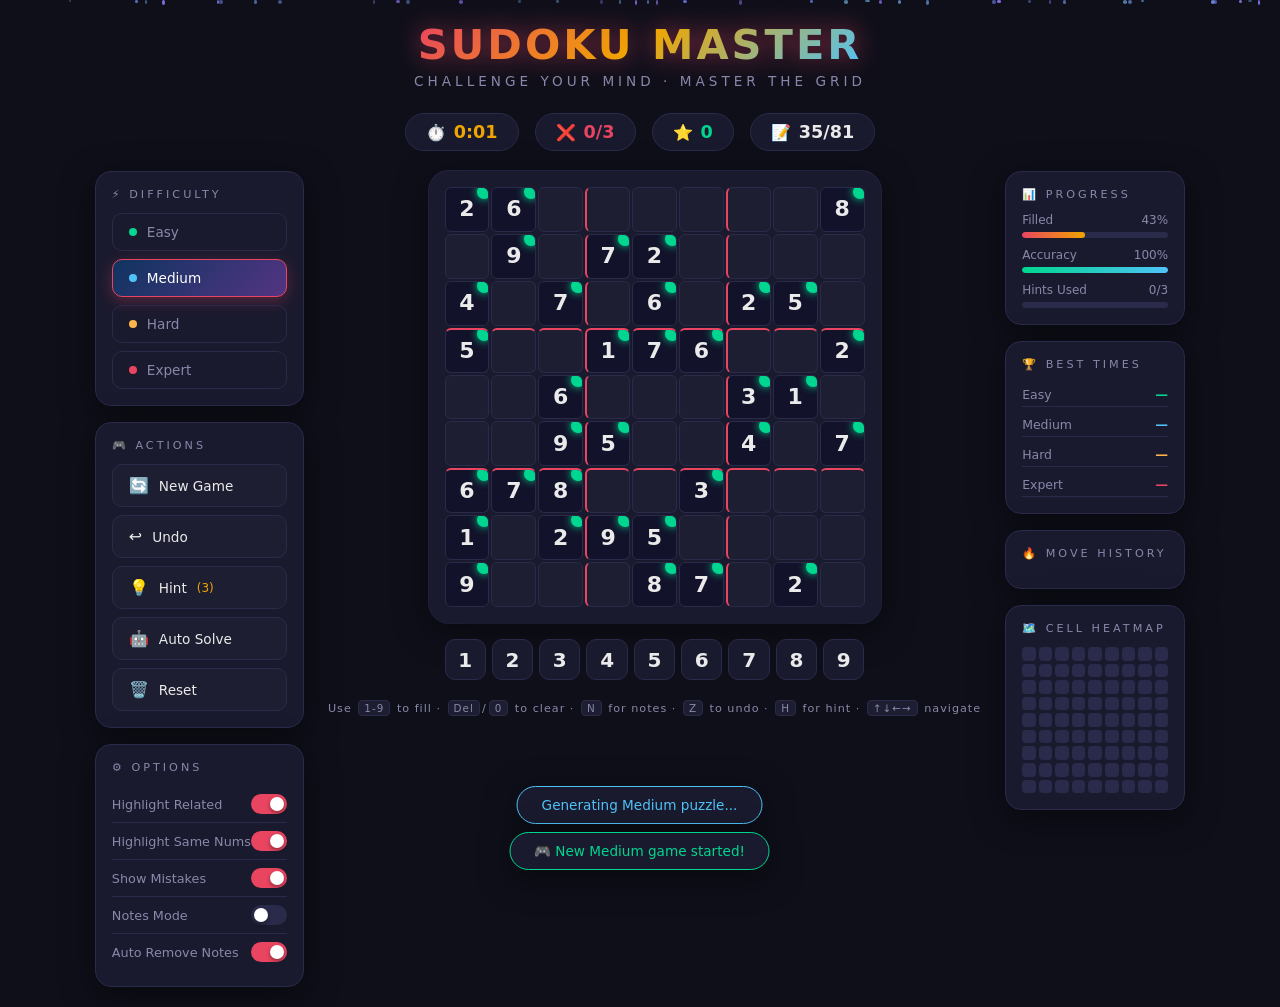
==== sudoku.html @ 3e107b44 "Initial commit: Modular Super Sudoku architecture" ====
<!DOCTYPE html>
<html lang="en">

<head>
    <meta charset="UTF-8" />
    <meta name="viewport" content="width=device-width, initial-scale=1.0" />
    <title>Sudoku Master</title>
    <style>
        /* ===== RESET & BASE ===== */
        *,
        *::before,
        *::after {
            box-sizing: border-box;
            margin: 0;
            padding: 0;
        }

        :root {
            --bg-dark: #0f0f1a;
            --bg-card: #1a1a2e;
            --bg-panel: #16213e;
            --accent: #e94560;
            --accent2: #0f3460;
            --accent3: #533483;
            --gold: #f0a500;
            --text-primary: #eaeaea;
            --text-muted: #8888aa;
            --cell-bg: #1e1e32;
            --cell-hover: #2a2a45;
            --cell-selected: #0f3460;
            --cell-related: #1c1c35;
            --cell-same: #2d2060;
            --cell-given: #12122a;
            --cell-error: #3a1020;
            --border-light: #2a2a4a;
            --border-box: #e94560;
            --green: #00d68f;
            --blue: #4fc3f7;
            --purple: #ce93d8;
            --orange: #ffb74d;
            --shadow: 0 8px 32px rgba(0, 0, 0, 0.5);
            --glow: 0 0 20px rgba(233, 69, 96, 0.4);
            --glow-green: 0 0 20px rgba(0, 214, 143, 0.5);
        }

        body {
            font-family: 'Segoe UI', system-ui, sans-serif;
            background: var(--bg-dark);
            color: var(--text-primary);
            min-height: 100vh;
            overflow-x: hidden;
        }

        /* ===== ANIMATED BACKGROUND ===== */
        .bg-anim {
            position: fixed;
            inset: 0;
            z-index: 0;
            overflow: hidden;
            pointer-events: none;
        }

        .bg-anim span {
            position: absolute;
            width: 2px;
            height: 2px;
            background: rgba(233, 69, 96, 0.5);
            border-radius: 50%;
            animation: float linear infinite;
        }

        @keyframes float {
            0% {
                transform: translateY(100vh) scale(0);
                opacity: 0;
            }

            10% {
                opacity: 1;
            }

            90% {
                opacity: 1;
            }

            100% {
                transform: translateY(-10vh) scale(1);
                opacity: 0;
            }
        }

        /* ===== MAIN LAYOUT ===== */
        .app-wrapper {
            position: relative;
            z-index: 1;
            display: flex;
            flex-direction: column;
            align-items: center;
            min-height: 100vh;
            padding: 20px 10px;
        }

        /* ===== HEADER ===== */
        header {
            text-align: center;
            margin-bottom: 24px;
            animation: slideDown 0.6s ease;
        }

        @keyframes slideDown {
            from {
                opacity: 0;
                transform: translateY(-30px);
            }

            to {
                opacity: 1;
                transform: translateY(0);
            }
        }

        .logo {
            font-size: 2.6rem;
            font-weight: 900;
            letter-spacing: 3px;
            background: linear-gradient(135deg, var(--accent), var(--gold), var(--blue));
            -webkit-background-clip: text;
            -webkit-text-fill-color: transparent;
            background-clip: text;
            text-shadow: none;
            display: inline-block;
            filter: drop-shadow(0 0 12px rgba(233, 69, 96, 0.6));
        }

        .tagline {
            color: var(--text-muted);
            font-size: 0.85rem;
            letter-spacing: 4px;
            text-transform: uppercase;
            margin-top: 4px;
        }

        /* ===== STATS BAR ===== */
        .stats-bar {
            display: flex;
            gap: 16px;
            margin-bottom: 20px;
            animation: slideDown 0.7s ease;
        }

        .stat-chip {
            background: var(--bg-card);
            border: 1px solid var(--border-light);
            border-radius: 50px;
            padding: 8px 20px;
            display: flex;
            align-items: center;
            gap: 8px;
            font-size: 0.85rem;
            color: var(--text-muted);
            transition: all 0.3s;
        }

        .stat-chip:hover {
            border-color: var(--accent);
            color: var(--text-primary);
        }

        .stat-chip .val {
            font-size: 1.1rem;
            font-weight: 700;
            color: var(--text-primary);
        }

        .stat-chip .icon {
            font-size: 1rem;
        }

        #timer-val {
            color: var(--gold);
        }

        #mistakes-val {
            color: var(--accent);
        }

        #score-val {
            color: var(--green);
        }

        /* ===== GAME CONTAINER ===== */
        .game-container {
            display: flex;
            gap: 24px;
            align-items: flex-start;
            flex-wrap: wrap;
            justify-content: center;
            animation: fadeIn 0.8s ease;
        }

        @keyframes fadeIn {
            from {
                opacity: 0;
            }

            to {
                opacity: 1;
            }
        }

        /* ===== LEFT PANEL ===== */
        .left-panel {
            display: flex;
            flex-direction: column;
            gap: 16px;
            min-width: 180px;
        }

        .panel-card {
            background: var(--bg-card);
            border: 1px solid var(--border-light);
            border-radius: 16px;
            padding: 16px;
            box-shadow: var(--shadow);
            transition: border-color 0.3s;
        }

        .panel-card:hover {
            border-color: var(--accent3);
        }

        .panel-title {
            font-size: 0.7rem;
            text-transform: uppercase;
            letter-spacing: 3px;
            color: var(--text-muted);
            margin-bottom: 12px;
        }

        /* Difficulty Selector */
        .diff-btns {
            display: flex;
            flex-direction: column;
            gap: 8px;
        }

        .diff-btn {
            padding: 10px 16px;
            border: 1px solid var(--border-light);
            background: transparent;
            border-radius: 10px;
            color: var(--text-muted);
            cursor: pointer;
            font-size: 0.85rem;
            text-align: left;
            display: flex;
            align-items: center;
            gap: 10px;
            transition: all 0.25s;
            font-family: inherit;
        }

        .diff-btn:hover {
            background: var(--cell-hover);
            color: var(--text-primary);
            border-color: var(--accent3);
        }

        .diff-btn.active {
            background: linear-gradient(135deg, var(--accent2), var(--accent3));
            color: white;
            border-color: var(--accent);
            box-shadow: 0 4px 15px rgba(233, 69, 96, 0.3);
        }

        .diff-dot {
            width: 8px;
            height: 8px;
            border-radius: 50%;
            flex-shrink: 0;
        }

        /* Action Buttons */
        .action-btns {
            display: flex;
            flex-direction: column;
            gap: 8px;
        }

        .action-btn {
            padding: 11px 16px;
            border-radius: 10px;
            border: 1px solid var(--border-light);
            background: var(--cell-bg);
            color: var(--text-primary);
            cursor: pointer;
            font-size: 0.85rem;
            font-family: inherit;
            display: flex;
            align-items: center;
            gap: 10px;
            transition: all 0.25s;
            font-weight: 500;
        }

        .action-btn:hover {
            transform: translateX(4px);
            border-color: var(--accent);
            background: var(--cell-hover);
        }

        .action-btn:active {
            transform: scale(0.97);
        }

        .action-btn.danger:hover {
            border-color: var(--accent);
            background: var(--cell-error);
        }

        .action-btn .btn-icon {
            font-size: 1rem;
        }

        /* Toggle Options */
        .toggle-row {
            display: flex;
            align-items: center;
            justify-content: space-between;
            padding: 8px 0;
            border-bottom: 1px solid var(--border-light);
        }

        .toggle-row:last-child {
            border-bottom: none;
        }

        .toggle-label {
            font-size: 0.8rem;
            color: var(--text-muted);
        }

        .toggle {
            width: 36px;
            height: 20px;
            background: var(--border-light);
            border-radius: 10px;
            cursor: pointer;
            position: relative;
            transition: background 0.3s;
            border: none;
            padding: 0;
            flex-shrink: 0;
        }

        .toggle.on {
            background: var(--accent);
        }

        .toggle::after {
            content: '';
            position: absolute;
            width: 14px;
            height: 14px;
            background: white;
            border-radius: 50%;
            top: 3px;
            left: 3px;
            transition: left 0.3s;
            box-shadow: 0 2px 4px rgba(0, 0, 0, 0.4);
        }

        .toggle.on::after {
            left: 19px;
        }

        /* ===== BOARD SECTION ===== */
        .board-section {
            display: flex;
            flex-direction: column;
            align-items: center;
            gap: 16px;
        }

        /* ===== SUDOKU BOARD ===== */
        .board-wrapper {
            position: relative;
            background: var(--bg-card);
            border-radius: 20px;
            padding: 16px;
            box-shadow: var(--shadow), 0 0 0 1px var(--border-light);
            transition: box-shadow 0.4s;
        }

        .board-wrapper.pulse-win {
            box-shadow: var(--shadow), var(--glow-green);
        }

        #sudoku-board {
            display: grid;
            grid-template-columns: repeat(9, 1fr);
            gap: 2px;
            width: min(420px, 90vw);
        }

        /* ===== CELL ===== */
        .cell {
            aspect-ratio: 1;
            background: var(--cell-bg);
            border: 1px solid var(--border-light);
            border-radius: 6px;
            display: flex;
            align-items: center;
            justify-content: center;
            cursor: pointer;
            position: relative;
            transition: background 0.15s, transform 0.1s, box-shadow 0.15s;
            user-select: none;
            overflow: hidden;
        }

        /* Box borders */
        .cell[data-col="3"],
        .cell[data-col="6"] {
            border-left: 2.5px solid var(--border-box);
        }

        .cell[data-row="3"],
        .cell[data-row="6"] {
            border-top: 2.5px solid var(--border-box);
        }

        .cell:hover:not(.given) {
            background: var(--cell-hover);
            transform: scale(1.04);
            z-index: 2;
        }

        .cell.selected {
            background: var(--cell-selected) !important;
            border-color: var(--accent) !important;
            box-shadow: inset 0 0 0 2px var(--accent), 0 0 12px rgba(233, 69, 96, 0.5);
            z-index: 3;
            transform: scale(1.06);
        }

        .cell.related {
            background: var(--cell-related) !important;
        }

        .cell.same-num {
            background: var(--cell-same) !important;
        }

        .cell.given {
            background: var(--cell-given);
            cursor: default;
        }

        .cell.error {
            background: var(--cell-error) !important;
        }

        .cell.error .cell-value {
            color: var(--accent) !important;
        }

        .cell.highlight-flash {
            animation: cellFlash 0.35s ease;
        }

        @keyframes cellFlash {
            0% {
                background: var(--gold);
            }

            100% {
                background: var(--cell-selected);
            }
        }

        .cell.pop-in {
            animation: popIn 0.3s cubic-bezier(0.175, 0.885, 0.32, 1.275);
        }

        @keyframes popIn {
            0% {
                transform: scale(0.5);
                opacity: 0;
            }

            100% {
                transform: scale(1);
                opacity: 1;
            }
        }

        .cell.shake {
            animation: shake 0.4s ease;
        }

        @keyframes shake {

            0%,
            100% {
                transform: translateX(0);
            }

            20% {
                transform: translateX(-5px);
            }

            40% {
                transform: translateX(5px);
            }

            60% {
                transform: translateX(-4px);
            }

            80% {
                transform: translateX(4px);
            }
        }

        /* ===== CELL VALUE ===== */
        .cell-value {
            font-size: clamp(14px, 3.8vw, 22px);
            font-weight: 700;
            line-height: 1;
            transition: all 0.2s;
            pointer-events: none;
        }

        .cell.given .cell-value {
            color: var(--text-primary);
        }

        .cell:not(.given) .cell-value {
            color: var(--blue);
        }

        .cell.selected:not(.given) .cell-value {
            color: var(--gold);
        }

        /* ===== NOTES GRID ===== */
        .notes-grid {
            display: grid;
            grid-template-columns: repeat(3, 1fr);
            width: 100%;
            height: 100%;
            position: absolute;
            inset: 0;
            padding: 2px;
            pointer-events: none;
        }

        .note-num {
            font-size: clamp(6px, 1.2vw, 9px);
            color: var(--purple);
            line-height: 1;
            display: flex;
            align-items: center;
            justify-content: center;
            opacity: 0;
            transition: opacity 0.2s;
        }

        .note-num.visible {
            opacity: 1;
        }

        /* ===== COMPLETION RING ===== */
        .completion-ring {
            position: absolute;
            top: -3px;
            right: -3px;
            width: 14px;
            height: 14px;
            background: var(--green);
            border-radius: 50%;
            display: none;
            z-index: 5;
            box-shadow: 0 0 8px var(--green);
        }

        .cell.complete .completion-ring {
            display: block;
            animation: ringPop 0.3s ease;
        }

        @keyframes ringPop {
            from {
                transform: scale(0);
            }

            to {
                transform: scale(1);
            }
        }

        /* ===== NUMBER PAD ===== */
        .numpad {
            display: grid;
            grid-template-columns: repeat(9, 1fr);
            gap: 6px;
            width: min(420px, 90vw);
        }

        .num-key {
            aspect-ratio: 1;
            background: var(--bg-card);
            border: 1px solid var(--border-light);
            border-radius: 10px;
            color: var(--text-primary);
            font-size: clamp(14px, 3.5vw, 20px);
            font-weight: 700;
            cursor: pointer;
            font-family: inherit;
            transition: all 0.2s;
            position: relative;
            overflow: hidden;
        }

        .num-key::before {
            content: '';
            position: absolute;
            inset: 0;
            background: linear-gradient(135deg, var(--accent), var(--accent3));
            opacity: 0;
            transition: opacity 0.2s;
        }

        .num-key:hover::before {
            opacity: 1;
        }

        .num-key:hover {
            transform: translateY(-3px);
            box-shadow: 0 6px 20px rgba(233, 69, 96, 0.4);
            border-color: var(--accent);
        }

        .num-key:active {
            transform: scale(0.93);
        }

        .num-key span {
            position: relative;
            z-index: 1;
        }

        .num-key .num-count {
            position: absolute;
            bottom: 2px;
            right: 4px;
            font-size: clamp(7px, 1.2vw, 9px);
            color: var(--text-muted);
            z-index: 1;
            font-weight: 400;
        }

        .num-key.exhausted {
            opacity: 0.25;
            pointer-events: none;
        }

        .num-key.selected-num {
            border-color: var(--gold);
            box-shadow: 0 0 10px rgba(240, 165, 0, 0.5);
        }

        .num-key.selected-num::before {
            opacity: 0.4;
        }

        /* ===== RIGHT PANEL ===== */
        .right-panel {
            display: flex;
            flex-direction: column;
            gap: 16px;
            min-width: 180px;
        }

        /* Progress */
        .progress-row {
            display: flex;
            flex-direction: column;
            gap: 10px;
        }

        .prog-item {
            display: flex;
            flex-direction: column;
            gap: 5px;
        }

        .prog-label {
            font-size: 0.75rem;
            color: var(--text-muted);
            display: flex;
            justify-content: space-between;
        }

        .prog-bar {
            height: 6px;
            background: var(--border-light);
            border-radius: 3px;
            overflow: hidden;
        }

        .prog-fill {
            height: 100%;
            border-radius: 3px;
            background: linear-gradient(90deg, var(--accent), var(--gold));
            transition: width 0.5s cubic-bezier(0.4, 0, 0.2, 1);
        }

        /* History */
        .history-list {
            max-height: 160px;
            overflow-y: auto;
            display: flex;
            flex-direction: column;
            gap: 4px;
        }

        .history-list::-webkit-scrollbar {
            width: 4px;
        }

        .history-list::-webkit-scrollbar-track {
            background: transparent;
        }

        .history-list::-webkit-scrollbar-thumb {
            background: var(--border-light);
            border-radius: 2px;
        }

        .history-item {
            font-size: 0.75rem;
            color: var(--text-muted);
            padding: 5px 8px;
            background: var(--cell-bg);
            border-radius: 6px;
            border-left: 3px solid var(--accent3);
            animation: slideIn 0.2s ease;
        }

        @keyframes slideIn {
            from {
                opacity: 0;
                transform: translateX(-10px);
            }

            to {
                opacity: 1;
                transform: translateX(0);
            }
        }

        .history-item.err {
            border-left-color: var(--accent);
            color: var(--accent);
        }

        .history-item.undo {
            border-left-color: var(--orange);
        }

        /* Heatmap */
        .heatmap-grid {
            display: grid;
            grid-template-columns: repeat(9, 1fr);
            gap: 3px;
        }

        .heatmap-cell {
            aspect-ratio: 1;
            border-radius: 4px;
            background: var(--border-light);
            transition: background 0.3s;
            font-size: 8px;
            display: flex;
            align-items: center;
            justify-content: center;
            color: transparent;
            font-weight: 700;
        }

        /* ===== MODALS ===== */
        .modal-overlay {
            position: fixed;
            inset: 0;
            z-index: 100;
            background: rgba(0, 0, 0, 0.75);
            backdrop-filter: blur(6px);
            display: flex;
            align-items: center;
            justify-content: center;
            opacity: 0;
            pointer-events: none;
            transition: opacity 0.3s;
        }

        .modal-overlay.show {
            opacity: 1;
            pointer-events: all;
        }

        .modal {
            background: var(--bg-card);
            border: 1px solid var(--border-light);
            border-radius: 24px;
            padding: 40px;
            text-align: center;
            max-width: 380px;
            width: 90%;
            transform: scale(0.85) translateY(20px);
            transition: transform 0.35s cubic-bezier(0.175, 0.885, 0.32, 1.275);
            box-shadow: var(--shadow), 0 0 60px rgba(233, 69, 96, 0.2);
        }

        .modal-overlay.show .modal {
            transform: scale(1) translateY(0);
        }

        .modal-icon {
            font-size: 3.5rem;
            margin-bottom: 16px;
        }

        .modal-title {
            font-size: 1.8rem;
            font-weight: 900;
            margin-bottom: 8px;
        }

        .modal-title.win {
            background: linear-gradient(135deg, var(--green), var(--gold));
            -webkit-background-clip: text;
            -webkit-text-fill-color: transparent;
            background-clip: text;
        }

        .modal-title.lose {
            background: linear-gradient(135deg, var(--accent), var(--orange));
            -webkit-background-clip: text;
            -webkit-text-fill-color: transparent;
            background-clip: text;
        }

        .modal-sub {
            color: var(--text-muted);
            margin-bottom: 24px;
            line-height: 1.6;
        }

        .modal-stats {
            display: grid;
            grid-template-columns: repeat(3, 1fr);
            gap: 12px;
            margin-bottom: 28px;
        }

        .modal-stat {
            background: var(--cell-bg);
            border-radius: 12px;
            padding: 12px 8px;
        }

        .modal-stat .ms-val {
            font-size: 1.4rem;
            font-weight: 800;
            color: var(--gold);
        }

        .modal-stat .ms-label {
            font-size: 0.7rem;
            color: var(--text-muted);
            margin-top: 2px;
        }

        .modal-btns {
            display: flex;
            gap: 12px;
            justify-content: center;
            flex-wrap: wrap;
        }

        .modal-btn {
            padding: 12px 28px;
            border-radius: 50px;
            border: none;
            cursor: pointer;
            font-size: 0.95rem;
            font-weight: 700;
            font-family: inherit;
            transition: all 0.25s;
        }

        .modal-btn.primary {
            background: linear-gradient(135deg, var(--accent), var(--accent3));
            color: white;
            box-shadow: 0 4px 20px rgba(233, 69, 96, 0.4);
        }

        .modal-btn.primary:hover {
            transform: translateY(-2px);
            box-shadow: 0 8px 25px rgba(233, 69, 96, 0.5);
        }

        .modal-btn.secondary {
            background: var(--cell-bg);
            color: var(--text-primary);
            border: 1px solid var(--border-light);
        }

        .modal-btn.secondary:hover {
            border-color: var(--accent);
            transform: translateY(-2px);
        }

        /* ===== TOAST ===== */
        #toast-container {
            position: fixed;
            bottom: 30px;
            left: 50%;
            transform: translateX(-50%);
            z-index: 200;
            display: flex;
            flex-direction: column;
            align-items: center;
            gap: 8px;
            pointer-events: none;
        }

        .toast {
            background: var(--bg-card);
            border: 1px solid var(--border-light);
            border-radius: 50px;
            padding: 10px 24px;
            color: var(--text-primary);
            font-size: 0.85rem;
            font-weight: 500;
            box-shadow: var(--shadow);
            animation: toastIn 0.3s ease;
            white-space: nowrap;
        }

        .toast.success {
            border-color: var(--green);
            color: var(--green);
        }

        .toast.error {
            border-color: var(--accent);
            color: var(--accent);
        }

        .toast.info {
            border-color: var(--blue);
            color: var(--blue);
        }

        @keyframes toastIn {
            from {
                opacity: 0;
                transform: translateY(15px);
            }

            to {
                opacity: 1;
                transform: translateY(0);
            }
        }

        @keyframes toastOut {
            from {
                opacity: 1;
                transform: translateY(0);
            }

            to {
                opacity: 0;
                transform: translateY(15px);
            }
        }

        /* ===== CONFETTI CANVAS ===== */
        #confetti-canvas {
            position: fixed;
            inset: 0;
            pointer-events: none;
            z-index: 90;
        }

        /* ===== KEYBOARD HINT ===== */
        .kb-hint {
            font-size: 0.7rem;
            color: var(--text-muted);
            text-align: center;
            margin-top: 4px;
            letter-spacing: 1px;
        }

        .kb-key {
            display: inline-block;
            background: var(--cell-bg);
            border: 1px solid var(--border-light);
            border-radius: 4px;
            padding: 1px 5px;
            font-size: 0.65rem;
            margin: 0 2px;
        }

        /* ===== RESPONSIVE ===== */
        @media (max-width: 700px) {

            .left-panel,
            .right-panel {
                flex-direction: row;
                flex-wrap: wrap;
                min-width: auto;
                width: min(420px, 90vw);
            }

            .panel-card {
                flex: 1;
                min-width: 140px;
            }

            .game-container {
                gap: 14px;
            }

            .stats-bar {
                gap: 8px;
                flex-wrap: wrap;
                justify-content: center;
            }

            .stat-chip {
                padding: 6px 12px;
            }
        }
    </style>
</head>

<body>

    <!-- Animated Background -->
    <div class="bg-anim" id="bg-anim"></div>

    <!-- Confetti -->
    <canvas id="confetti-canvas"></canvas>

    <!-- Toast Container -->
    <div id="toast-container"></div>

    <!-- WIN Modal -->
    <div class="modal-overlay" id="win-modal">
        <div class="modal">
            <div class="modal-icon">🎉</div>
            <div class="modal-title win">Puzzle Solved!</div>
            <div class="modal-sub" id="win-sub">Outstanding! You've completed the puzzle.</div>
            <div class="modal-stats">
                <div class="modal-stat">
                    <div class="ms-val" id="win-time">0:00</div>
                    <div class="ms-label">Time</div>
                </div>
                <div class="modal-stat">
                    <div class="ms-val" id="win-score">0</div>
                    <div class="ms-label">Score</div>
                </div>
                <div class="modal-stat">
                    <div class="ms-val" id="win-mistakes">0</div>
                    <div class="ms-label">Mistakes</div>
                </div>
            </div>
            <div class="modal-btns">
                <button class="modal-btn primary" onclick="newGame()">New Game</button>
                <button class="modal-btn secondary" onclick="closeModal('win-modal')">Review</button>
            </div>
        </div>
    </div>

    <!-- LOSE Modal -->
    <div class="modal-overlay" id="lose-modal">
        <div class="modal">
            <div class="modal-icon">💔</div>
            <div class="modal-title lose">Game Over</div>
            <div class="modal-sub">Too many mistakes! Don't worry, practice makes perfect.</div>
            <div class="modal-btns">
                <button class="modal-btn primary" onclick="newGame()">Try Again</button>
                <button class="modal-btn secondary" onclick="revealSolution()">See Solution</button>
            </div>
        </div>
    </div>

    <div class="app-wrapper">
        <!-- Header -->
        <header>
            <div class="logo">SUDOKU MASTER</div>
            <div class="tagline">Challenge your mind · Master the grid</div>
        </header>

        <!-- Stats Bar -->
        <div class="stats-bar">
            <div class="stat-chip">
                <span class="icon">⏱️</span>
                <span class="val" id="timer-val">0:00</span>
            </div>
            <div class="stat-chip">
                <span class="icon">❌</span>
                <span class="val" id="mistakes-val">0/3</span>
            </div>
            <div class="stat-chip">
                <span class="icon">⭐</span>
                <span class="val" id="score-val">0</span>
            </div>
            <div class="stat-chip">
                <span class="icon">📝</span>
                <span class="val" id="filled-val">0/81</span>
            </div>
        </div>

        <!-- Main Game -->
        <div class="game-container">

            <!-- LEFT PANEL -->
            <div class="left-panel">
                <div class="panel-card">
                    <div class="panel-title">⚡ Difficulty</div>
                    <div class="diff-btns">
                        <button class="diff-btn" data-diff="easy" onclick="setDifficulty('easy')"><span class="diff-dot"
                                style="background:#00d68f"></span>Easy</button>
                        <button class="diff-btn active" data-diff="medium" onclick="setDifficulty('medium')"><span
                                class="diff-dot" style="background:#4fc3f7"></span>Medium</button>
                        <button class="diff-btn" data-diff="hard" onclick="setDifficulty('hard')"><span class="diff-dot"
                                style="background:#ffb74d"></span>Hard</button>
                        <button class="diff-btn" data-diff="expert" onclick="setDifficulty('expert')"><span
                                class="diff-dot" style="background:#e94560"></span>Expert</button>
                    </div>
                </div>

                <div class="panel-card">
                    <div class="panel-title">🎮 Actions</div>
                    <div class="action-btns">
                        <button class="action-btn" onclick="newGame()"><span class="btn-icon">🔄</span>New Game</button>
                        <button class="action-btn" onclick="undoMove()"><span class="btn-icon">↩️</span>Undo</button>
                        <button class="action-btn" onclick="useHint()"><span class="btn-icon">💡</span>Hint <span
                                id="hint-count" style="color:var(--gold);font-size:0.75rem">(3)</span></button>
                        <button class="action-btn" onclick="solvePuzzle()"><span class="btn-icon">🤖</span>Auto
                            Solve</button>
                        <button class="action-btn danger" onclick="confirmReset()"><span
                                class="btn-icon">🗑️</span>Reset</button>
                    </div>
                </div>

                <div class="panel-card">
                    <div class="panel-title">⚙️ Options</div>
                    <div class="toggle-row">
                        <span class="toggle-label">Highlight Related</span>
                        <button class="toggle on" id="tog-related" onclick="toggleOpt('related')"></button>
                    </div>
                    <div class="toggle-row">
                        <span class="toggle-label">Highlight Same Nums</span>
                        <button class="toggle on" id="tog-samenum" onclick="toggleOpt('samenum')"></button>
                    </div>
                    <div class="toggle-row">
                        <span class="toggle-label">Show Mistakes</span>
                        <button class="toggle on" id="tog-mistakes" onclick="toggleOpt('mistakes')"></button>
                    </div>
                    <div class="toggle-row">
                        <span class="toggle-label">Notes Mode</span>
                        <button class="toggle" id="tog-notes" onclick="toggleOpt('notes')"></button>
                    </div>
                    <div class="toggle-row">
                        <span class="toggle-label">Auto Remove Notes</span>
                        <button class="toggle on" id="tog-autonotes" onclick="toggleOpt('autonotes')"></button>
                    </div>
                </div>
            </div>

            <!-- CENTER: BOARD + NUMPAD -->
            <div class="board-section">
                <div class="board-wrapper" id="board-wrapper">
                    <div id="sudoku-board"></div>
                </div>
                <div class="numpad" id="numpad"></div>
                <div class="kb-hint">
                    Use <span class="kb-key">1-9</span> to fill · <span class="kb-key">Del</span>/<span
                        class="kb-key">0</span> to clear · <span class="kb-key">N</span> for notes · <span
                        class="kb-key">Z</span> to undo · <span class="kb-key">H</span> for hint · <span
                        class="kb-key">↑↓←→</span> navigate
                </div>
            </div>

            <!-- RIGHT PANEL -->
            <div class="right-panel">
                <div class="panel-card">
                    <div class="panel-title">📊 Progress</div>
                    <div class="progress-row">
                        <div class="prog-item">
                            <div class="prog-label"><span>Filled</span><span id="prog-filled-txt">0%</span></div>
                            <div class="prog-bar">
                                <div class="prog-fill" id="prog-filled" style="width:0%"></div>
                            </div>
                        </div>
                        <div class="prog-item">
                            <div class="prog-label"><span>Accuracy</span><span id="prog-acc-txt">100%</span></div>
                            <div class="prog-bar">
                                <div class="prog-fill" id="prog-acc"
                                    style="width:100%; background: linear-gradient(90deg, var(--green), var(--blue))">
                                </div>
                            </div>
                        </div>
                        <div class="prog-item">
                            <div class="prog-label"><span>Hints Used</span><span id="prog-hint-txt">0</span></div>
                            <div class="prog-bar">
                                <div class="prog-fill" id="prog-hint"
                                    style="width:0%; background: linear-gradient(90deg, var(--gold), var(--orange))">
                                </div>
                            </div>
                        </div>
                    </div>
                </div>

                <div class="panel-card">
                    <div class="panel-title">🏆 Best Times</div>
                    <div id="best-times" style="display:flex;flex-direction:column;gap:6px;font-size:0.8rem;">
                        <!-- filled by JS -->
                    </div>
                </div>

                <div class="panel-card">
                    <div class="panel-title">🔥 Move History</div>
                    <div class="history-list" id="history-list"></div>
                </div>

                <div class="panel-card">
                    <div class="panel-title">🗺️ Cell Heatmap</div>
                    <div class="heatmap-grid" id="heatmap"></div>
                </div>
            </div>

        </div><!-- end .game-container -->
    </div><!-- end .app-wrapper -->

    <script>
        /* ================================================================
           SUDOKU MASTER — Full Game Engine + UI Controller
        ================================================================ */

        // ── STATE ───────────────────────────────────────────────────────
        const state = {
            board: Array(81).fill(0),   // current board values
            solution: Array(81).fill(0),   // correct solution
            given: Array(81).fill(false), // clue cells
            notes: Array.from({ length: 81 }, () => new Set()),
            errors: Array(81).fill(false),
            selected: -1,
            difficulty: 'medium',
            mistakes: 0, maxMistakes: 3,
            score: 0,
            hintsLeft: 3, hintsUsed: 0,
            timerSec: 0, timerActive: false, timerRef: null,
            history: [],   // [{idx, oldVal, newVal, oldNotes}]
            historyLog: [],   // display log
            heatmap: Array(81).fill(0),
            opts: { related: true, samenum: true, mistakes: true, notes: false, autonotes: true },
            bestTimes: JSON.parse(localStorage.getItem('sudoku_best') || '{}'),
            gameActive: false,
            selectedNum: -1,
        };

        // ── DIFFICULTY CONFIG ────────────────────────────────────────────
        const DIFF_CONFIG = {
            easy: { clues: 45, label: 'Easy', color: '#00d68f' },
            medium: { clues: 35, label: 'Medium', color: '#4fc3f7' },
            hard: { clues: 28, label: 'Hard', color: '#ffb74d' },
            expert: { clues: 22, label: 'Expert', color: '#e94560' },
        };

        // ── SUDOKU SOLVER & GENERATOR ────────────────────────────────────
        function shuffle(arr) {
            for (let i = arr.length - 1; i > 0; i--) {
                const j = Math.floor(Math.random() * (i + 1));
                [arr[i], arr[j]] = [arr[j], arr[i]];
            }
            return arr;
        }

        function isValid(board, idx, num) {
            const row = Math.floor(idx / 9), col = idx % 9;
            const boxR = Math.floor(row / 3) * 3, boxC = Math.floor(col / 3) * 3;
            for (let i = 0; i < 9; i++) {
                if (board[row * 9 + i] === num) return false;
                if (board[i * 9 + col] === num) return false;
                if (board[(boxR + Math.floor(i / 3)) * 9 + (boxC + i % 3)] === num) return false;
            }
            return true;
        }

        function solve(board, randomize = false) {
            const idx = board.indexOf(0);
            if (idx === -1) return true;
            const nums = randomize ? shuffle([1, 2, 3, 4, 5, 6, 7, 8, 9]) : [1, 2, 3, 4, 5, 6, 7, 8, 9];
            for (const n of nums) {
                if (isValid(board, idx, n)) {
                    board[idx] = n;
                    if (solve(board, randomize)) return true;
                    board[idx] = 0;
                }
            }
            return false;
        }

        function countSolutions(board, limit = 2) {
            const idx = board.indexOf(0);
            if (idx === -1) return 1;
            let count = 0;
            for (let n = 1; n <= 9; n++) {
                if (isValid(board, idx, n)) {
                    board[idx] = n;
                    count += countSolutions(board, limit);
                    board[idx] = 0;
                    if (count >= limit) return count;
                }
            }
            return count;
        }

        function generatePuzzle(clueCount) {
            // 1. Create full solution
            const sol = Array(81).fill(0);
            solve(sol, true);

            // 2. Remove cells ensuring unique solution
            const puzzle = [...sol];
            const positions = shuffle([...Array(81).keys()]);
            let removed = 0;
            for (const pos of positions) {
                if (removed >= 81 - clueCount) break;
                const backup = puzzle[pos];
                puzzle[pos] = 0;
                const test = [...puzzle];
                if (countSolutions(test, 2) !== 1) {
                    puzzle[pos] = backup; // restore
                } else {
                    removed++;
                }
            }
            return { puzzle, solution: sol };
        }

        // ── INIT BACKGROUND ─────────────────────────────────────────────
        (function initBg() {
            const bg = document.getElementById('bg-anim');
            for (let i = 0; i < 40; i++) {
                const s = document.createElement('span');
                s.style.cssText = `left:${Math.random() * 100}%;
      width:${2 + Math.random() * 3}px; height:${2 + Math.random() * 3}px;
      animation-duration:${6 + Math.random() * 12}s;
      animation-delay:${Math.random() * 10}s;
      opacity:${0.3 + Math.random() * 0.7};
      background:hsl(${Math.random() * 60 + 200},80%,70%)`;
                bg.appendChild(s);
            }
        })();

        // ── BOARD RENDER ─────────────────────────────────────────────────
        function renderBoard() {
            const board = document.getElementById('sudoku-board');
            board.innerHTML = '';
            for (let i = 0; i < 81; i++) {
                const row = Math.floor(i / 9), col = i % 9;
                const cell = document.createElement('div');
                cell.className = 'cell' + (state.given[i] ? ' given' : '');
                cell.dataset.idx = i;
                cell.dataset.row = row;
                cell.dataset.col = col;

                // Completion ring
                const ring = document.createElement('div');
                ring.className = 'completion-ring';
                cell.appendChild(ring);

                // Notes grid
                const ng = document.createElement('div');
                ng.className = 'notes-grid';
                for (let n = 1; n <= 9; n++) {
                    const nd = document.createElement('div');
                    nd.className = 'note-num';
                    nd.dataset.n = n;
                    nd.textContent = n;
                    ng.appendChild(nd);
                }
                cell.appendChild(ng);

                // Value
                const vd = document.createElement('div');
                vd.className = 'cell-value';
                cell.appendChild(vd);

                cell.addEventListener('click', () => selectCell(i));
                board.appendChild(cell);
            }
            updateBoardDisplay();
        }

        function updateBoardDisplay() {
            for (let i = 0; i < 81; i++) {
                const cell = document.querySelector(`.cell[data-idx="${i}"]`);
                if (!cell) continue;
                const vd = cell.querySelector('.cell-value');
                const ng = cell.querySelector('.notes-grid');

                const v = state.board[i];
                if (v !== 0) {
                    vd.textContent = v;
                    ng.style.display = 'none';
                    cell.classList.toggle('error', state.opts.mistakes && state.errors[i]);
                } else {
                    vd.textContent = '';
                    ng.style.display = 'grid';
                    const hasNotes = state.notes[i].size > 0;
                    ng.querySelectorAll('.note-num').forEach(nd => {
                        nd.classList.toggle('visible', state.notes[i].has(+nd.dataset.n));
                    });
                }
                // Complete ring
                cell.classList.toggle('complete', state.given[i] && v !== 0);
            }
            updateHighlights();
            updateStats();
            updateProgress();
            updateNumPad();
            updateHeatmap();
        }

        function updateHighlights() {
            const sel = state.selected;
            const selVal = sel >= 0 ? state.board[sel] : 0;

            document.querySelectorAll('.cell').forEach(cell => {
                const i = +cell.dataset.idx;
                cell.classList.remove('selected', 'related', 'same-num');

                if (i === sel) {
                    cell.classList.add('selected'); return;
                }
                if (sel < 0) return;

                const selRow = Math.floor(sel / 9), selCol = sel % 9;
                const selBoxR = Math.floor(selRow / 3) * 3, selBoxC = Math.floor(selCol / 3) * 3;
                const iRow = Math.floor(i / 9), iCol = i % 9;
                const isRelated = (iRow === selRow || iCol === selCol ||
                    (Math.floor(iRow / 3) * 3 === selBoxR && Math.floor(iCol / 3) * 3 === selBoxC));

                if (state.opts.samenum && selVal !== 0 && state.board[i] === selVal) {
                    cell.classList.add('same-num');
                } else if (state.opts.related && isRelated) {
                    cell.classList.add('related');
                }
            });
        }

        // ── NUMPAD ───────────────────────────────────────────────────────
        function renderNumPad() {
            const np = document.getElementById('numpad');
            np.innerHTML = '';
            for (let n = 1; n <= 9; n++) {
                const btn = document.createElement('button');
                btn.className = 'num-key';
                btn.dataset.n = n;
                btn.innerHTML = `<span>${n}</span><span class="num-count" id="nc-${n}"></span>`;
                btn.addEventListener('click', () => inputNumber(n));
                np.appendChild(btn);
            }
        }

        function updateNumPad() {
            const counts = Array(10).fill(0);
            state.board.forEach(v => { if (v) counts[v]++; });
            for (let n = 1; n <= 9; n++) {
                const btn = document.querySelector(`.num-key[data-n="${n}"]`);
                if (!btn) continue;
                const remaining = 9 - counts[n];
                btn.querySelector('.num-count').textContent = remaining || '';
                btn.classList.toggle('exhausted', remaining === 0);
                btn.classList.toggle('selected-num', state.selectedNum === n);
            }
        }

        // ── SELECT CELL ──────────────────────────────────────────────────
        function selectCell(idx) {
            if (state.selected === idx) { state.selected = -1; state.selectedNum = -1; }
            else {
                state.selected = idx;
                if (state.board[idx] !== 0) state.selectedNum = state.board[idx];
            }
            updateHighlights();
            updateNumPad();
        }

        // ── INPUT NUMBER ─────────────────────────────────────────────────
        function inputNumber(num) {
            const idx = state.selected;
            if (idx < 0 || state.given[idx] || !state.gameActive) return;

            if (state.opts.notes) {
                // Notes mode
                const snap = new Set(state.notes[idx]);
                if (state.notes[idx].has(num)) state.notes[idx].delete(num);
                else { state.notes[idx].add(num); state.board[idx] = 0; }
                state.history.push({ idx, oldVal: state.board[idx], newVal: state.board[idx], oldNotes: snap, isNote: true });
                updateBoardDisplay();
                return;
            }

            const oldVal = state.board[idx];
            if (oldVal === num) return;

            // Push to undo history
            state.history.push({ idx, oldVal, newVal: num, oldNotes: new Set(state.notes[idx]), isNote: false });

            state.board[idx] = num;
            state.notes[idx].clear();
            state.heatmap[idx]++;

            const correct = (state.solution[idx] === num);
            state.errors[idx] = !correct;

            if (!correct && state.opts.mistakes) {
                state.mistakes++;
                document.getElementById('mistakes-val').textContent = `${state.mistakes}/${state.maxMistakes}`;
                const cell = document.querySelector(`.cell[data-idx="${idx}"]`);
                cell.classList.add('shake');
                setTimeout(() => cell.classList.remove('shake'), 400);
                addHistoryLog(`R${Math.floor(idx / 9) + 1}C${idx % 9 + 1}: ${num} ✗`, 'err');
                showToast(`❌ Incorrect! ${state.maxMistakes - state.mistakes} chances left`, 'error');
                if (state.mistakes >= state.maxMistakes) {
                    setTimeout(() => showModal('lose-modal'), 600);
                }
            } else if (correct) {
                state.errors[idx] = false;
                // Auto-remove notes
                if (state.opts.autonotes) clearRelatedNotes(idx, num);
                state.score += scoreForCell();
                // Flash effect
                const cell = document.querySelector(`.cell[data-idx="${idx}"]`);
                cell.classList.add('pop-in');
                setTimeout(() => cell.classList.remove('pop-in'), 300);
                addHistoryLog(`R${Math.floor(idx / 9) + 1}C${idx % 9 + 1}: ${num} ✓`, '');
            }

            state.selectedNum = num;
            updateBoardDisplay();
            checkWin();
        }

        function clearRelatedNotes(idx, num) {
            const row = Math.floor(idx / 9), col = idx % 9;
            const boxR = Math.floor(row / 3) * 3, boxC = Math.floor(col / 3) * 3;
            for (let i = 0; i < 81; i++) {
                const ir = Math.floor(i / 9), ic = i % 9;
                if (ir === row || ic === col || (Math.floor(ir / 3) * 3 === boxR && Math.floor(ic / 3) * 3 === boxC)) {
                    state.notes[i].delete(num);
                }
            }
        }

        function scoreForCell() {
            const diff = DIFF_CONFIG[state.difficulty];
            const base = { easy: 10, medium: 20, hard: 35, expert: 50 }[state.difficulty];
            const timeBonus = Math.max(0, 300 - state.timerSec);
            return base + Math.floor(timeBonus / 10);
        }

        function clearCell() {
            const idx = state.selected;
            if (idx < 0 || state.given[idx] || !state.gameActive) return;
            if (state.board[idx] === 0 && state.notes[idx].size === 0) return;
            state.history.push({ idx, oldVal: state.board[idx], newVal: 0, oldNotes: new Set(state.notes[idx]), isNote: false });
            state.board[idx] = 0;
            state.errors[idx] = false;
            state.notes[idx].clear();
            updateBoardDisplay();
        }

        // ── UNDO ─────────────────────────────────────────────────────────
        function undoMove() {
            if (!state.history.length) { showToast('Nothing to undo!', 'info'); return; }
            const h = state.history.pop();
            state.board[h.idx] = h.oldVal;
            state.notes[h.idx] = h.oldNotes;
            state.errors[h.idx] = false;
            state.selected = h.idx;
            addHistoryLog(`Undo R${Math.floor(h.idx / 9) + 1}C${h.idx % 9 + 1}`, 'undo');
            updateBoardDisplay();
            showToast('↩️ Move undone', 'info');
        }

        // ── HINT ─────────────────────────────────────────────────────────
        function useHint() {
            if (state.hintsLeft <= 0) { showToast('No hints left! 💡', 'error'); return; }
            if (!state.gameActive) return;

            // Find best cell: prefer selected, else first empty
            let idx = state.selected;
            if (idx < 0 || state.board[idx] !== 0 || state.given[idx]) {
                const empties = [];
                for (let i = 0; i < 81; i++) if (state.board[i] === 0) empties.push(i);
                if (!empties.length) return;
                idx = empties[Math.floor(Math.random() * empties.length)];
            }
            if (state.board[idx] !== 0) { showToast('Cell already filled!', 'info'); return; }

            state.hintsLeft--;
            state.hintsUsed++;
            document.getElementById('hint-count').textContent = `(${state.hintsLeft})`;

            state.board[idx] = state.solution[idx];
            state.notes[idx].clear();
            state.errors[idx] = false;
            state.given[idx] = true; // treat as given after hint
            state.selected = idx;

            // Flash gold
            const cell = document.querySelector(`.cell[data-idx="${idx}"]`);
            cell.classList.add('highlight-flash', 'given');
            setTimeout(() => cell.classList.remove('highlight-flash'), 350);

            updateBoardDisplay();
            addHistoryLog(`Hint R${Math.floor(idx / 9) + 1}C${idx % 9 + 1}: ${state.solution[idx]} 💡`, '');
            showToast(`💡 Hint used! ${state.hintsLeft} remaining`, 'info');
            checkWin();
        }

        // ── AUTO SOLVE ───────────────────────────────────────────────────
        function solvePuzzle() {
            if (!state.gameActive) return;
            if (!confirm('Auto-solve will end your current game. Continue?')) return;
            for (let i = 0; i < 81; i++) {
                if (!state.given[i]) {
                    state.board[i] = state.solution[i];
                    state.errors[i] = false;
                    state.notes[i].clear();
                }
            }
            state.gameActive = false;
            stopTimer();
            updateBoardDisplay();
            showToast('🤖 Puzzle auto-solved!', 'info');
        }

        function revealSolution() {
            closeModal('lose-modal');
            solvePuzzle();
        }

        // ── WIN CHECK ────────────────────────────────────────────────────
        function checkWin() {
            const filled = state.board.filter((v, i) => v !== 0 && v === state.solution[i]).length;
            if (filled === 81) {
                state.gameActive = false;
                stopTimer();
                const t = formatTime(state.timerSec);
                // Save best time
                if (!state.bestTimes[state.difficulty] || state.timerSec < state.bestTimes[state.difficulty]) {
                    state.bestTimes[state.difficulty] = state.timerSec;
                    localStorage.setItem('sudoku_best', JSON.stringify(state.bestTimes));
                }
                document.getElementById('win-time').textContent = t;
                document.getElementById('win-score').textContent = state.score;
                document.getElementById('win-mistakes').textContent = state.mistakes;
                document.getElementById('win-sub').textContent =
                    `${DIFF_CONFIG[state.difficulty].label} puzzle completed in ${t}!`;
                document.getElementById('board-wrapper').classList.add('pulse-win');
                setTimeout(() => {
                    showModal('win-modal');
                    launchConfetti();
                }, 700);
            }
        }

        // ── NEW GAME ─────────────────────────────────────────────────────
        function newGame() {
            closeModal('win-modal'); closeModal('lose-modal');
            document.getElementById('board-wrapper').classList.remove('pulse-win');

            const cfg = DIFF_CONFIG[state.difficulty];
            showToast(`Generating ${cfg.label} puzzle...`, 'info');

            setTimeout(() => {
                const { puzzle, solution } = generatePuzzle(cfg.clues);
                state.board = [...puzzle];
                state.solution = [...solution];
                state.given = puzzle.map(v => v !== 0);
                state.notes = Array.from({ length: 81 }, () => new Set());
                state.errors = Array(81).fill(false);
                state.heatmap = Array(81).fill(0);
                state.selected = -1;
                state.selectedNum = -1;
                state.mistakes = 0;
                state.score = 0;
                state.hintsLeft = 3;
                state.hintsUsed = 0;
                state.history = [];
                state.historyLog = [];
                state.gameActive = true;

                document.getElementById('hint-count').textContent = '(3)';
                document.getElementById('history-list').innerHTML = '';

                stopTimer(); state.timerSec = 0;
                startTimer();

                renderBoard();
                renderNumPad();
                updateBestTimes();
                showToast(`🎮 New ${cfg.label} game started!`, 'success');
            }, 50);
        }

        function confirmReset() {
            if (!state.gameActive) return;
            if (!confirm('Reset all your progress?')) return;
            for (let i = 0; i < 81; i++) {
                if (!state.given[i]) {
                    state.board[i] = 0; state.errors[i] = false; state.notes[i].clear();
                }
            }
            state.mistakes = 0; state.score = 0; state.history = [];
            state.historyLog = [];
            document.getElementById('history-list').innerHTML = '';
            updateBoardDisplay();
            showToast('🔄 Board reset', 'info');
        }

        // ── DIFFICULTY ───────────────────────────────────────────────────
        function setDifficulty(d) {
            state.difficulty = d;
            document.querySelectorAll('.diff-btn').forEach(b => {
                b.classList.toggle('active', b.dataset.diff === d);
            });
            newGame();
        }

        // ── TIMER ────────────────────────────────────────────────────────
        function startTimer() {
            state.timerActive = true;
            state.timerRef = setInterval(() => {
                state.timerSec++;
                document.getElementById('timer-val').textContent = formatTime(state.timerSec);
            }, 1000);
        }
        function stopTimer() {
            state.timerActive = false;
            clearInterval(state.timerRef);
        }
        function formatTime(s) {
            const m = Math.floor(s / 60), sec = s % 60;
            return `${m}:${sec.toString().padStart(2, '0')}`;
        }

        // ── STATS & PROGRESS ─────────────────────────────────────────────
        function updateStats() {
            document.getElementById('mistakes-val').textContent = `${state.mistakes}/${state.maxMistakes}`;
            document.getElementById('score-val').textContent = state.score;
            const filled = state.board.filter(v => v !== 0).length;
            document.getElementById('filled-val').textContent = `${filled}/81`;
        }

        function updateProgress() {
            const total = 81;
            const correctFilled = state.board.filter((v, i) => v !== 0 && v === state.solution[i]).length;
            const totalFilled = state.board.filter(v => v !== 0).length;
            const filledPct = Math.round(correctFilled / total * 100);
            const accPct = totalFilled ? Math.round(correctFilled / totalFilled * 100) : 100;
            const hintPct = Math.round(state.hintsUsed / 3 * 100);

            document.getElementById('prog-filled').style.width = filledPct + '%';
            document.getElementById('prog-filled-txt').textContent = filledPct + '%';
            document.getElementById('prog-acc').style.width = accPct + '%';
            document.getElementById('prog-acc-txt').textContent = accPct + '%';
            document.getElementById('prog-hint').style.width = hintPct + '%';
            document.getElementById('prog-hint-txt').textContent = state.hintsUsed + '/3';
        }

        function updateBestTimes() {
            const el = document.getElementById('best-times');
            el.innerHTML = '';
            const diffs = ['easy', 'medium', 'hard', 'expert'];
            diffs.forEach(d => {
                const row = document.createElement('div');
                row.style.cssText = 'display:flex;justify-content:space-between;padding:4px 0;border-bottom:1px solid var(--border-light);';
                const t = state.bestTimes[d];
                row.innerHTML = `<span style="color:var(--text-muted);font-size:0.78rem">${DIFF_CONFIG[d].label}</span>
      <span style="color:${DIFF_CONFIG[d].color};font-size:0.8rem;font-weight:700">${t ? formatTime(t) : '—'}</span>`;
                el.appendChild(row);
            });
        }

        // ── HEATMAP ──────────────────────────────────────────────────────
        function updateHeatmap() {
            const hm = document.getElementById('heatmap');
            if (!hm.children.length) {
                hm.innerHTML = '';
                for (let i = 0; i < 81; i++) {
                    const c = document.createElement('div');
                    c.className = 'heatmap-cell';
                    c.title = `R${Math.floor(i / 9) + 1}C${i % 9 + 1}`;
                    hm.appendChild(c);
                }
            }
            const max = Math.max(1, ...state.heatmap);
            hm.querySelectorAll('.heatmap-cell').forEach((c, i) => {
                const v = state.heatmap[i];
                const intensity = v / max;
                if (v === 0) { c.style.background = 'var(--border-light)'; c.textContent = ''; }
                else {
                    const r = Math.round(233 * intensity), g = Math.round(69 + 100 * (1 - intensity));
                    c.style.background = `rgb(${r},${g},${Math.round(96 * intensity)})`;
                    c.style.color = 'rgba(255,255,255,0.8)';
                    c.textContent = v;
                }
            });
        }

        // ── HISTORY LOG ──────────────────────────────────────────────────
        function addHistoryLog(msg, type) {
            const list = document.getElementById('history-list');
            const item = document.createElement('div');
            item.className = 'history-item ' + type;
            item.textContent = msg;
            list.prepend(item);
            // Keep max 20
            while (list.children.length > 20) list.lastChild.remove();
        }

        // ── TOGGLES ──────────────────────────────────────────────────────
        function toggleOpt(key) {
            state.opts[key] = !state.opts[key];
            const tog = document.getElementById('tog-' + key);
            tog.classList.toggle('on', state.opts[key]);
            updateBoardDisplay();
            if (key === 'notes') showToast(state.opts.notes ? '📝 Notes mode ON' : '📝 Notes mode OFF', 'info');
        }

        // ── KEYBOARD ─────────────────────────────────────────────────────
        document.addEventListener('keydown', e => {
            if (!state.gameActive) return;
            const key = e.key;

            // Arrow keys
            if (['ArrowUp', 'ArrowDown', 'ArrowLeft', 'ArrowRight'].includes(key)) {
                e.preventDefault();
                let idx = state.selected < 0 ? 40 : state.selected;
                if (key === 'ArrowUp') idx = Math.max(0, idx - 9);
                if (key === 'ArrowDown') idx = Math.min(80, idx + 9);
                if (key === 'ArrowLeft') idx = Math.max(0, idx - 1);
                if (key === 'ArrowRight') idx = Math.min(80, idx + 1);
                selectCell(idx); return;
            }

            if (key >= '1' && key <= '9') { inputNumber(+key); return; }
            if (key === '0' || key === 'Delete' || key === 'Backspace') { clearCell(); return; }
            if (key.toLowerCase() === 'z' || (e.ctrlKey && key.toLowerCase() === 'z')) { undoMove(); return; }
            if (key.toLowerCase() === 'n') { toggleOpt('notes'); return; }
            if (key.toLowerCase() === 'h') { useHint(); return; }
        });

        // ── MODAL HELPERS ────────────────────────────────────────────────
        function showModal(id) { document.getElementById(id).classList.add('show'); }
        function closeModal(id) { document.getElementById(id).classList.remove('show'); }

        // ── TOAST ────────────────────────────────────────────────────────
        function showToast(msg, type = '', dur = 2500) {
            const tc = document.getElementById('toast-container');
            const t = document.createElement('div');
            t.className = 'toast ' + type;
            t.textContent = msg;
            tc.appendChild(t);
            setTimeout(() => { t.style.animation = 'toastOut 0.3s ease forwards'; setTimeout(() => t.remove(), 300); }, dur);
        }

        // ── CONFETTI ─────────────────────────────────────────────────────
        function launchConfetti() {
            const canvas = document.getElementById('confetti-canvas');
            const ctx = canvas.getContext('2d');
            canvas.width = window.innerWidth;
            canvas.height = window.innerHeight;

            const pieces = Array.from({ length: 150 }, () => ({
                x: Math.random() * canvas.width,
                y: Math.random() * canvas.height - canvas.height,
                w: 6 + Math.random() * 8, h: 10 + Math.random() * 12,
                color: ['#e94560', '#f0a500', '#00d68f', '#4fc3f7', '#ce93d8', '#ffb74d'][Math.floor(Math.random() * 6)],
                rot: Math.random() * 360,
                vx: -2 + Math.random() * 4,
                vy: 2 + Math.random() * 5,
                vr: -3 + Math.random() * 6,
                alpha: 1
            }));

            let frame = 0;
            function draw() {
                ctx.clearRect(0, 0, canvas.width, canvas.height);
                pieces.forEach(p => {
                    ctx.save();
                    ctx.globalAlpha = p.alpha;
                    ctx.translate(p.x + p.w / 2, p.y + p.h / 2);
                    ctx.rotate(p.rot * Math.PI / 180);
                    ctx.fillStyle = p.color;
                    ctx.fillRect(-p.w / 2, -p.h / 2, p.w, p.h);
                    ctx.restore();
                    p.x += p.vx; p.y += p.vy; p.rot += p.vr;
                    if (frame > 120) p.alpha -= 0.01;
                });
                frame++;
                if (frame < 200) requestAnimationFrame(draw);
                else ctx.clearRect(0, 0, canvas.width, canvas.height);
            }
            draw();
        }

        // ── KICK OFF ─────────────────────────────────────────────────────
        updateBestTimes();
        newGame();
    </script>
</body>

</html>
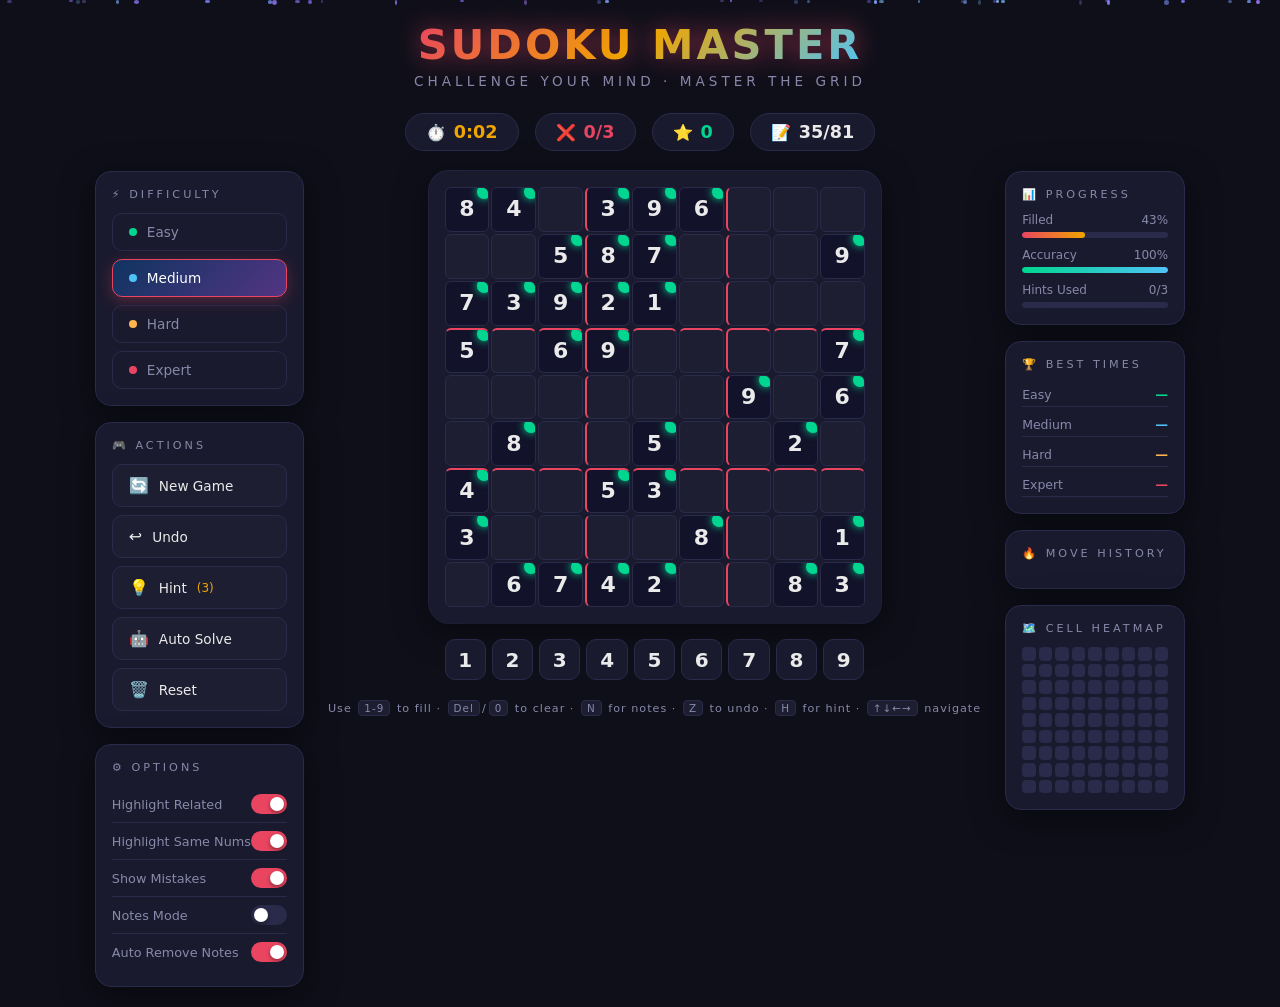
==== commit f5a9699a: "feat: proportional completion indicator scaling across all board sizes This milestone includes:  • D" ====
--- a/sudoku.html
+++ b/sudoku.html
@@ -1694,7 +1694,6 @@
             document.getElementById('board-wrapper').classList.remove('pulse-win');
 
             const cfg = DIFF_CONFIG[state.difficulty];
-            showToast(`Generating ${cfg.label} puzzle...`, 'info');
 
             setTimeout(() => {
                 const { puzzle, solution } = generatePuzzle(cfg.clues);
@@ -1723,7 +1722,6 @@
                 renderBoard();
                 renderNumPad();
                 updateBestTimes();
-                showToast(`🎮 New ${cfg.label} game started!`, 'success');
             }, 50);
         }
 
